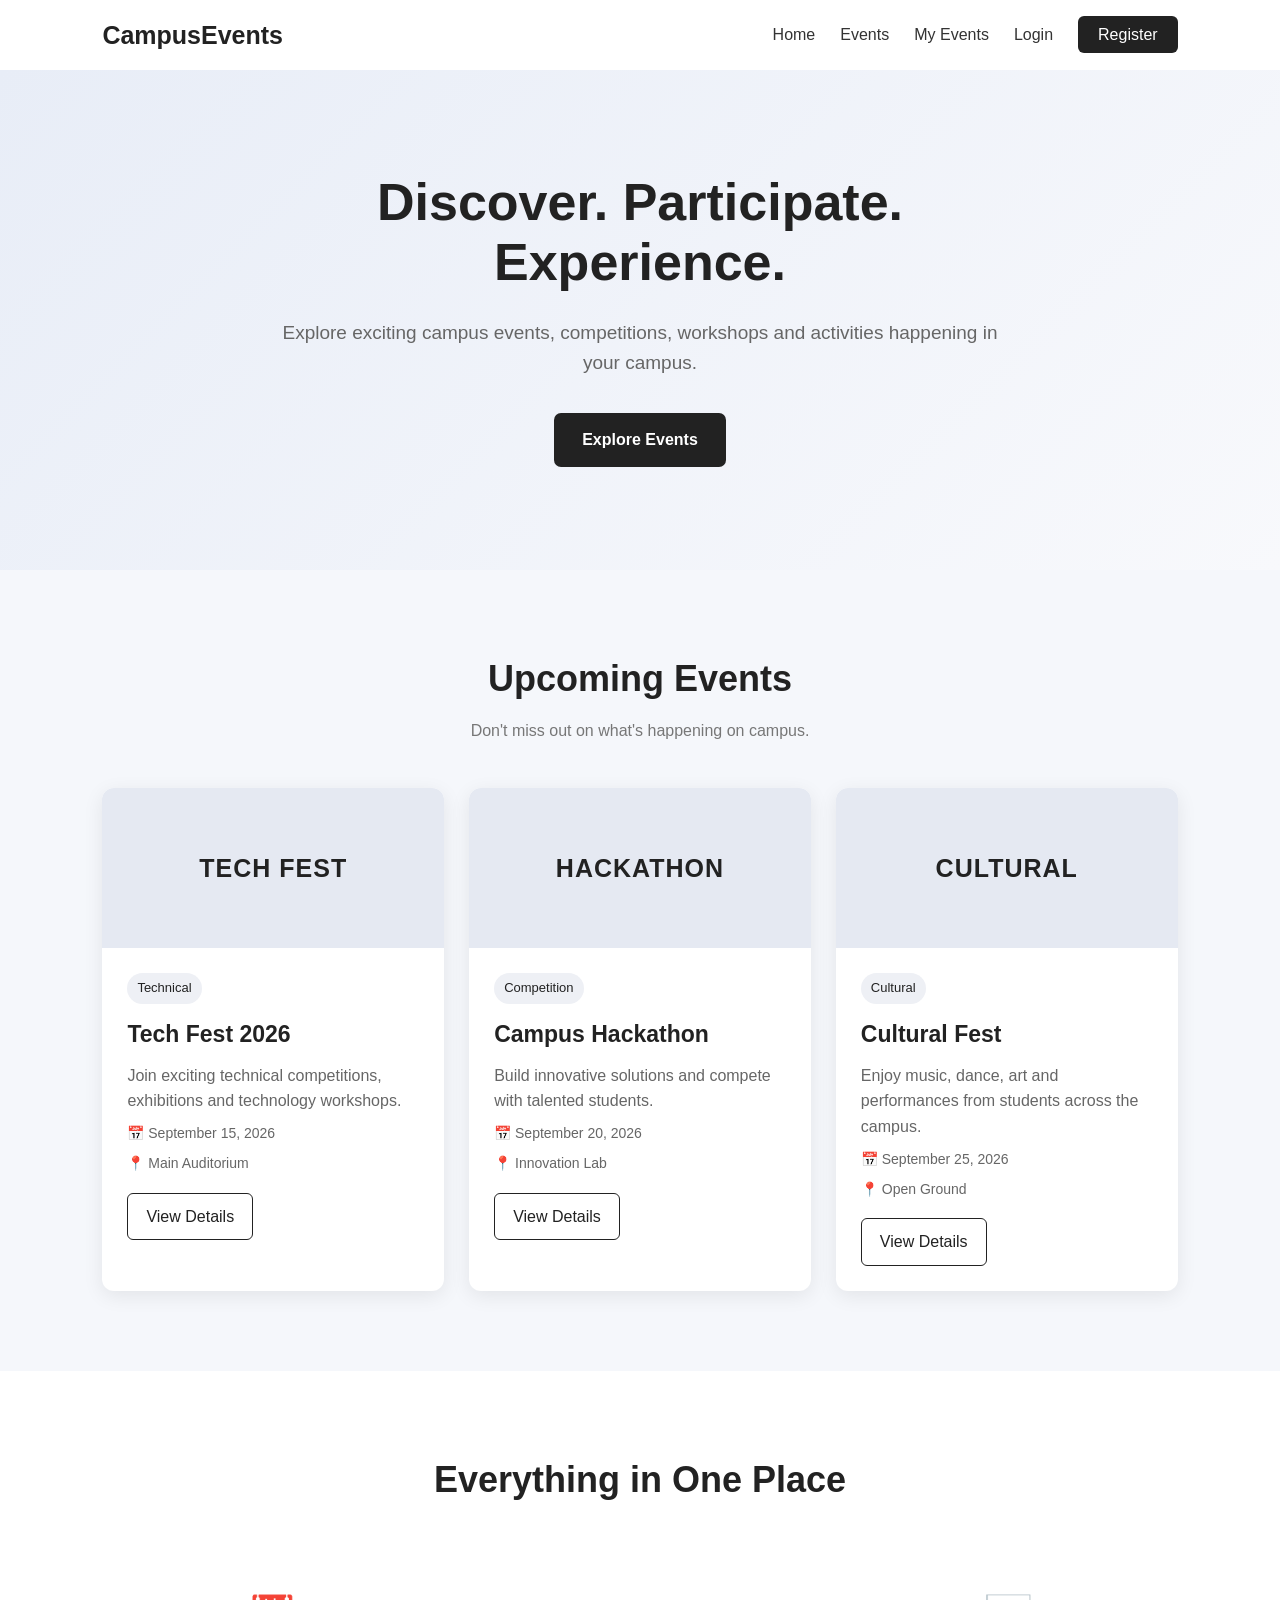
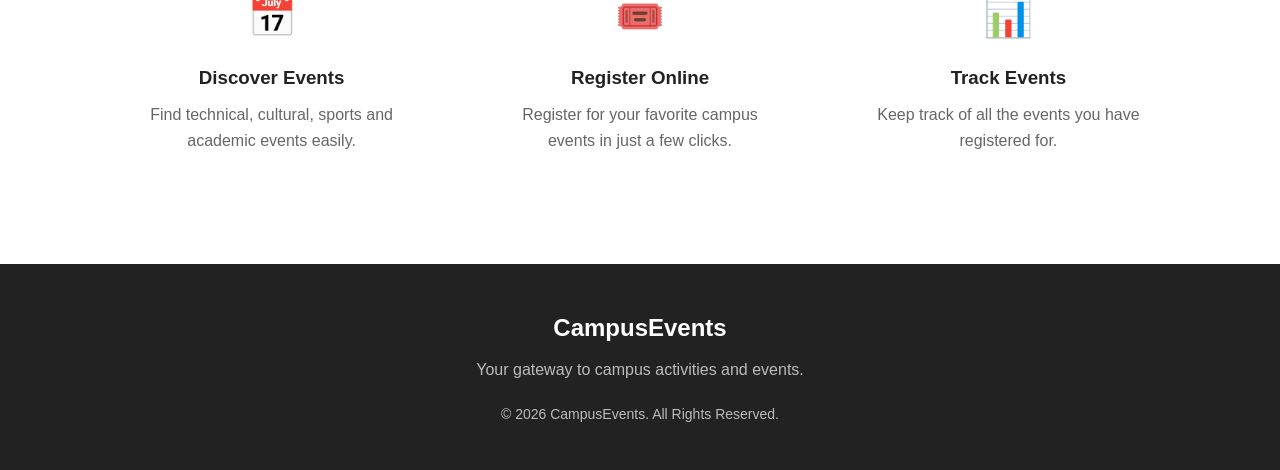
==== frontend/frontend/index.html @ 256a5a78 "Updated student portal description" ====
<!DOCTYPE html>
<html lang="en">
<head>
    <meta charset="UTF-8">
    <meta name="viewport" content="width=device-width, initial-scale=1.0">
    <title>Campus Events</title>

    <link rel="stylesheet" href="css/style.css">
</head>

<body>

    <!-- Navigation Bar -->
    <header>
        <nav class="navbar">
            <div class="logo">CampusEvents</div>

            <ul class="nav-links">
    <li><a href="index.html">Home</a></li>
    <li><a href="events.html">Events</a></li>
    <li><a href="my-events.html">My Events</a></li>
    <li><a href="login.html">Login</a></li>
    <li><a href="register.html" class="nav-button">Register</a></li>
</ul>
        </nav>
    </header>


    <!-- Hero Section -->
    <section class="hero">

        <div class="hero-content">

            <h1>Discover. Participate. Experience.</h1>

            <p>
                Explore exciting campus events, competitions,
                workshops and activities happening in your campus.
            </p>

            <a href="events.html" class="primary-button">
                Explore Events
            </a>

        </div>

    </section>


    <!-- Upcoming Events -->
    <section class="events-section">

        <h2>Upcoming Events</h2>

        <p class="section-description">
            Don't miss out on what's happening on campus.
        </p>

        <div class="event-container">

            <!-- Event 1 -->
            <div class="event-card">

                <div class="event-image">
                    TECH FEST
                </div>

                <div class="event-content">

                    <span class="event-category">
                        Technical
                    </span>

                    <h3>Tech Fest 2026</h3>

                    <p>
                        Join exciting technical competitions,
                        exhibitions and technology workshops.
                    </p>

                    <p class="event-info">
                        📅 September 15, 2026
                    </p>

                    <p class="event-info">
                        📍 Main Auditorium
                    </p>

                    <a href="event-details.html" class="secondary-button">
                        View Details
                    </a>

                </div>

            </div>


            <!-- Event 2 -->
            <div class="event-card">

                <div class="event-image">
                    HACKATHON
                </div>

                <div class="event-content">

                    <span class="event-category">
                        Competition
                    </span>

                    <h3>Campus Hackathon</h3>

                    <p>
                        Build innovative solutions and compete
                        with talented students.
                    </p>

                    <p class="event-info">
                        📅 September 20, 2026
                    </p>

                    <p class="event-info">
                        📍 Innovation Lab
                    </p>

                    <a href="event-details.html" class="secondary-button">
                        View Details
                    </a>

                </div>

            </div>


            <!-- Event 3 -->
            <div class="event-card">

                <div class="event-image">
                    CULTURAL
                </div>

                <div class="event-content">

                    <span class="event-category">
                        Cultural
                    </span>

                    <h3>Cultural Fest</h3>

                    <p>
                        Enjoy music, dance, art and performances
                        from students across the campus.
                    </p>

                    <p class="event-info">
                        📅 September 25, 2026
                    </p>

                    <p class="event-info">
                        📍 Open Ground
                    </p>

                    <a href="event-details.html" class="secondary-button">
                        View Details
                    </a>

                </div>

            </div>

        </div>

    </section>


    <!-- Why Choose Us -->
    <section class="features-section">

        <h2>Everything in One Place</h2>

        <div class="features-container">

            <div class="feature">
                <div class="feature-icon">📅</div>
                <h3>Discover Events</h3>
                <p>
                    Find technical, cultural, sports and
                    academic events easily.
                </p>
            </div>

            <div class="feature">
                <div class="feature-icon">🎟️</div>
                <h3>Register Online</h3>
                <p>
                    Register for your favorite campus events
                    in just a few clicks.
                </p>
            </div>

            <div class="feature">
                <div class="feature-icon">📊</div>
                <h3>Track Events</h3>
                <p>
                    Keep track of all the events you have
                    registered for.
                </p>
            </div>

        </div>

    </section>


    <!-- Footer -->
    <footer>

        <div class="footer-content">

            <h3>CampusEvents</h3>

            <p>
                Your gateway to campus activities and events.
            </p>

            <p class="copyright">
                © 2026 CampusEvents. All Rights Reserved.
            </p>

        </div>

    </footer>


    <script src="js/script.js"></script>

</body>
</html>
---- frontend/frontend/css/style.css ----
/* ==========================================
   CAMPUS EVENT MANAGEMENT SYSTEM
   COMPLETE FRONTEND STYLESHEET
========================================== */


/* ==========================================
   GENERAL
========================================== */

* {
    margin: 0;
    padding: 0;
    box-sizing: border-box;
}

body {
    font-family: Arial, Helvetica, sans-serif;
    background-color: #f5f7fb;
    color: #222;
    line-height: 1.6;
}

a {
    text-decoration: none;
}

button,
input,
select {
    font-family: inherit;
}


/* ==========================================
   NAVIGATION BAR
========================================== */

.navbar {
    min-height: 70px;
    background-color: #ffffff;

    display: flex;
    align-items: center;
    justify-content: space-between;

    padding: 0 8%;

    box-shadow: 0 2px 10px rgba(0, 0, 0, 0.08);
}

.logo {
    font-size: 25px;
    font-weight: bold;
    color: #222;
}

.nav-links {
    list-style: none;

    display: flex;
    align-items: center;

    gap: 25px;
}

.nav-links a {
    color: #333;
    font-weight: 500;
}

.nav-links a:hover {
    opacity: 0.65;
}

.nav-button {
    padding: 10px 20px;

    border-radius: 6px;

    background-color: #222;

    color: white !important;
}


/* ==========================================
   HOME — HERO
========================================== */

.hero {
    min-height: 500px;

    display: flex;
    align-items: center;
    justify-content: center;

    text-align: center;

    padding: 60px 20px;

    background: linear-gradient(
        135deg,
        #e8edf7,
        #f8f9fc
    );
}

.hero-content {
    max-width: 750px;
}

.hero h1 {
    font-size: 52px;

    line-height: 1.15;

    margin-bottom: 25px;
}

.hero p {
    font-size: 19px;

    color: #666;

    margin-bottom: 35px;
}


/* ==========================================
   BUTTONS
========================================== */

.primary-button {
    display: inline-block;

    padding: 14px 28px;

    background-color: #222;
    color: white;

    border-radius: 7px;

    font-weight: bold;

    border: none;

    cursor: pointer;
}

.primary-button:hover {
    opacity: 0.8;
}

.secondary-button {
    display: inline-block;

    margin-top: 18px;

    padding: 10px 18px;

    border: 1px solid #222;

    color: #222;

    border-radius: 6px;
}

.secondary-button:hover {
    background-color: #222;
    color: white;
}


/* ==========================================
   HOME — EVENTS
========================================== */

.events-section {
    padding: 80px 8%;

    text-align: center;
}

.events-section h2,
.features-section h2 {
    font-size: 36px;

    margin-bottom: 10px;
}

.section-description {
    color: #777;

    margin-bottom: 45px;
}

.event-container {
    display: grid;

    grid-template-columns: repeat(3, 1fr);

    gap: 25px;

    text-align: left;
}

.event-card {
    background-color: white;

    border-radius: 12px;

    overflow: hidden;

    box-shadow:
        0 5px 20px rgba(0, 0, 0, 0.08);

    transition: transform 0.2s ease;
}

.event-card:hover {
    transform: translateY(-5px);
}

.event-image {
    height: 160px;

    display: flex;
    align-items: center;
    justify-content: center;

    background-color: #e5e9f2;

    font-size: 25px;

    font-weight: bold;

    letter-spacing: 1px;
}

.event-content {
    padding: 25px;
}

.event-category {
    display: inline-block;

    font-size: 13px;

    padding: 5px 10px;

    background-color: #eef0f5;

    border-radius: 20px;

    margin-bottom: 12px;
}

.event-content h3 {
    font-size: 23px;

    margin-bottom: 10px;
}

.event-content p {
    color: #666;
}

.event-info {
    font-size: 14px;

    margin-top: 8px;
}


/* ==========================================
   HOME — FEATURES
========================================== */

.features-section {
    background-color: white;

    padding: 80px 8%;

    text-align: center;
}

.features-container {
    display: grid;

    grid-template-columns: repeat(3, 1fr);

    gap: 30px;

    margin-top: 45px;
}

.feature {
    padding: 30px;
}

.feature-icon {
    font-size: 40px;

    margin-bottom: 15px;
}

.feature h3 {
    margin-bottom: 10px;
}

.feature p {
    color: #666;
}


/* ==========================================
   EVENTS PAGE HEADER
========================================== */

.events-header {
    text-align: center;

    padding: 70px 20px 40px;

    background-color: #f5f7fb;
}

.events-header h1 {
    font-size: 45px;

    margin-bottom: 10px;
}

.events-header p {
    color: #777;

    font-size: 18px;
}


/* ==========================================
   EVENT SEARCH + FILTER
========================================== */

.event-controls {
    max-width: 1100px;

    margin: 0 auto;

    padding: 20px;

    display: flex;

    justify-content: space-between;

    gap: 20px;
}

.search-box {
    flex: 1;
}

.search-box input {
    width: 100%;

    padding: 14px;

    border: 1px solid #d5d8df;

    border-radius: 7px;

    font-size: 15px;

    outline: none;
}

.search-box input:focus {
    border-color: #222;
}

.filter-box select {
    width: 200px;

    padding: 14px;

    border: 1px solid #d5d8df;

    border-radius: 7px;

    font-size: 15px;

    background-color: white;

    cursor: pointer;
}


/* ==========================================
   ALL EVENTS
========================================== */

.all-events-section {
    padding: 30px 8% 80px;
}

.all-events-container {
    max-width: 1100px;

    margin: auto;

    display: grid;

    grid-template-columns: repeat(2, 1fr);

    gap: 25px;
}

.full-event-card {
    background-color: white;

    border-radius: 12px;

    overflow: hidden;

    box-shadow:
        0 5px 20px rgba(0, 0, 0, 0.08);

    transition: transform 0.2s ease;
}

.full-event-card:hover {
    transform: translateY(-5px);
}

.full-event-image {
    height: 170px;

    display: flex;
    align-items: center;
    justify-content: center;

    background-color: #e5e9f2;

    font-size: 25px;

    font-weight: bold;

    letter-spacing: 1px;
}

.full-event-content {
    padding: 25px;
}

.full-event-content h2 {
    margin: 10px 0;

    font-size: 24px;
}

.full-event-content > p {
    color: #666;

    margin-bottom: 18px;
}

.event-details {
    display: flex;

    flex-direction: column;

    gap: 7px;

    font-size: 14px;

    color: #555;
}

.no-results {
    display: none;

    text-align: center;

    padding: 40px;

    color: #777;

    font-size: 18px;
}


/* ==========================================
   LOGIN / REGISTER
========================================== */

.auth-section {
    min-height: calc(100vh - 70px);

    display: flex;

    justify-content: center;

    align-items: center;

    padding: 60px 20px;

    background-color: #f5f7fb;
}

.auth-container {
    width: 100%;

    max-width: 450px;

    background-color: white;

    padding: 40px;

    border-radius: 12px;

    box-shadow:
        0 5px 25px rgba(0, 0, 0, 0.08);
}

.auth-header {
    text-align: center;

    margin-bottom: 30px;
}

.auth-header h1 {
    font-size: 32px;

    margin-bottom: 8px;
}

.auth-header p {
    color: #777;
}

.form-group {
    margin-bottom: 20px;
}

.form-group label {
    display: block;

    margin-bottom: 8px;

    font-weight: 600;
}

.form-group input,
.form-group select {
    width: 100%;

    padding: 13px;

    border: 1px solid #d5d8df;

    border-radius: 6px;

    font-size: 15px;

    outline: none;

    background-color: white;
}

.form-group input:focus,
.form-group select:focus {
    border-color: #222;
}

.form-options {
    display: flex;

    justify-content: space-between;

    align-items: center;

    margin-bottom: 25px;

    font-size: 14px;
}

.form-options a {
    color: #333;
}

.remember-me {
    display: flex;

    align-items: center;

    gap: 6px;
}

.auth-button {
    width: 100%;

    padding: 14px;

    border: none;

    border-radius: 6px;

    background-color: #222;

    color: white;

    font-size: 16px;

    font-weight: bold;

    cursor: pointer;
}

.auth-button:hover {
    opacity: 0.8;
}

.auth-footer {
    text-align: center;

    margin-top: 25px;

    color: #666;
}

.auth-footer a {
    color: #222;

    font-weight: bold;
}


/* ==========================================
   EVENT DETAILS PAGE
========================================== */

.event-details-page {
    padding: 60px 20px 80px;

    background-color: #f5f7fb;
}

.event-details-container {
    max-width: 1000px;

    margin: auto;

    background-color: white;

    border-radius: 14px;

    overflow: hidden;

    box-shadow:
        0 5px 25px rgba(0, 0, 0, 0.08);
}

.event-details-image {
    height: 280px;

    display: flex;

    align-items: center;

    justify-content: center;

    background-color: #e5e9f2;

    font-size: 40px;

    font-weight: bold;

    letter-spacing: 2px;
}

.event-details-content {
    padding: 45px;
}

.event-details-content h1 {
    font-size: 40px;

    margin: 12px 0 20px;
}

.event-description {
    color: #666;

    font-size: 17px;

    max-width: 800px;

    margin-bottom: 35px;
}

.event-info-grid {
    display: grid;

    grid-template-columns: repeat(2, 1fr);

    gap: 15px;

    margin-bottom: 40px;
}

.event-info-box {
    display: flex;

    align-items: center;

    gap: 15px;

    padding: 20px;

    background-color: #f5f7fb;

    border-radius: 8px;
}

.info-icon {
    font-size: 28px;
}

.event-info-box strong {
    display: block;

    margin-bottom: 4px;
}

.event-info-box p {
    color: #666;
}

.event-rules {
    margin-bottom: 35px;
}

.event-rules h2,
.event-organizer h2 {
    margin-bottom: 15px;
}

.event-rules ul {
    padding-left: 25px;

    color: #666;
}

.event-rules li {
    margin-bottom: 8px;
}

.event-organizer {
    padding: 25px;

    background-color: #f5f7fb;

    border-radius: 8px;

    margin-bottom: 35px;
}

.event-organizer p {
    color: #666;
}

.event-register {
    text-align: center;
}


/* ==========================================
   MY EVENTS PAGE
========================================== */

.student-profile {
    padding: 30px 8% 10px;
}

.profile-card {
    max-width: 1100px;

    margin: auto;

    padding: 25px;

    background-color: white;

    border-radius: 10px;

    display: flex;

    align-items: center;

    gap: 20px;

    box-shadow:
        0 4px 15px rgba(0, 0, 0, 0.06);
}

.profile-icon {
    width: 55px;

    height: 55px;

    display: flex;

    align-items: center;

    justify-content: center;

    background-color: #eef0f5;

    border-radius: 50%;

    font-size: 25px;
}

.profile-card h2 {
    margin-bottom: 4px;
}

.profile-card p {
    color: #777;
}

.my-events-section {
    padding: 30px 8% 80px;
}

.my-events-container {
    max-width: 1100px;

    margin: auto;

    display: grid;

    grid-template-columns: repeat(2, 1fr);

    gap: 25px;
}

.registered-event-card {
    background-color: white;

    padding: 30px;

    border-radius: 12px;

    box-shadow:
        0 5px 20px rgba(0, 0, 0, 0.08);
}

.registered-event-header {
    display: flex;

    justify-content: space-between;

    align-items: center;

    margin-bottom: 15px;
}

.registration-status {
    padding: 6px 12px;

    background-color: #eef0f5;

    border-radius: 20px;

    font-size: 13px;

    font-weight: bold;
}

.registered-event-card h2 {
    font-size: 23px;

    margin-bottom: 10px;
}

.registered-event-card > p {
    color: #666;

    margin-bottom: 20px;
}

.registered-event-info {
    display: flex;

    flex-direction: column;

    gap: 8px;

    color: #555;

    font-size: 14px;

    margin-bottom: 20px;
}


/* ==========================================
   FOOTER
========================================== */

footer {
    background-color: #222;

    color: white;

    text-align: center;

    padding: 45px 20px;
}

.footer-content h3 {
    font-size: 24px;

    margin-bottom: 10px;
}

.footer-content p {
    color: #bbb;
}

.copyright {
    margin-top: 20px;

    font-size: 14px;
}


/* ==========================================
   RESPONSIVE DESIGN
========================================== */

@media (max-width: 900px) {

    .event-container {
        grid-template-columns: 1fr;
    }

    .features-container {
        grid-template-columns: 1fr;
    }

    .hero h1 {
        font-size: 40px;
    }

    .navbar {
        padding: 0 5%;
    }

    .nav-links {
        gap: 12px;
    }

}


@media (max-width: 800px) {

    .all-events-container {
        grid-template-columns: 1fr;
    }

    .event-controls {
        flex-direction: column;
    }

    .filter-box select {
        width: 100%;
    }

    .my-events-container {
        grid-template-columns: 1fr;
    }

}


@media (max-width: 700px) {

    .event-details-content {
        padding: 25px;
    }

    .event-details-content h1 {
        font-size: 30px;
    }

    .event-info-grid {
        grid-template-columns: 1fr;
    }

    .event-details-image {
        height: 220px;

        font-size: 28px;
    }

}


@media (max-width: 600px) {

    .navbar {
        height: auto;

        padding: 20px;

        flex-direction: column;

        gap: 15px;
    }

    .nav-links {
        flex-wrap: wrap;

        justify-content: center;
    }

    .hero {
        min-height: 450px;
    }

    .hero h1 {
        font-size: 34px;
    }

    .events-header h1 {
        font-size: 35px;
    }

    .profile-card {
        flex-direction: column;

        text-align: center;
    }

    .registered-event-header {
        align-items: flex-start;

        gap: 10px;

        flex-direction: column;
    }

}
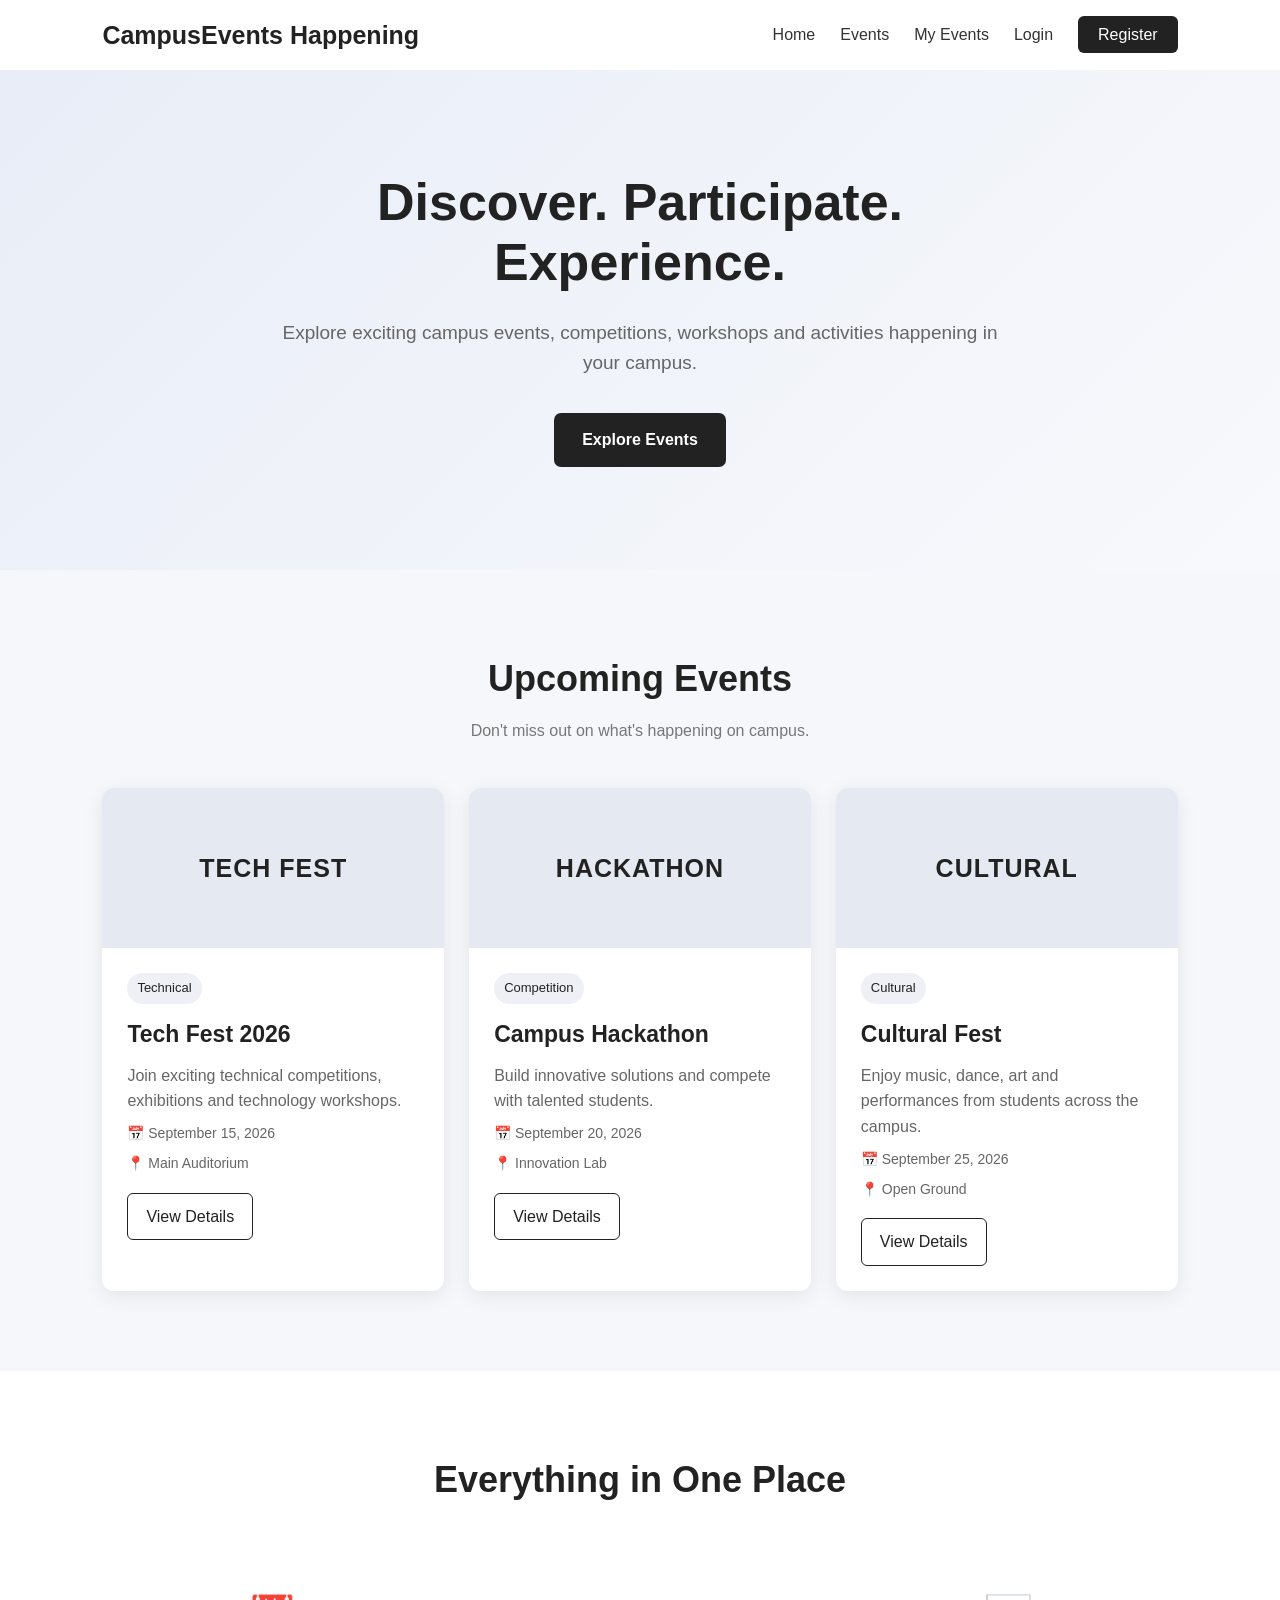
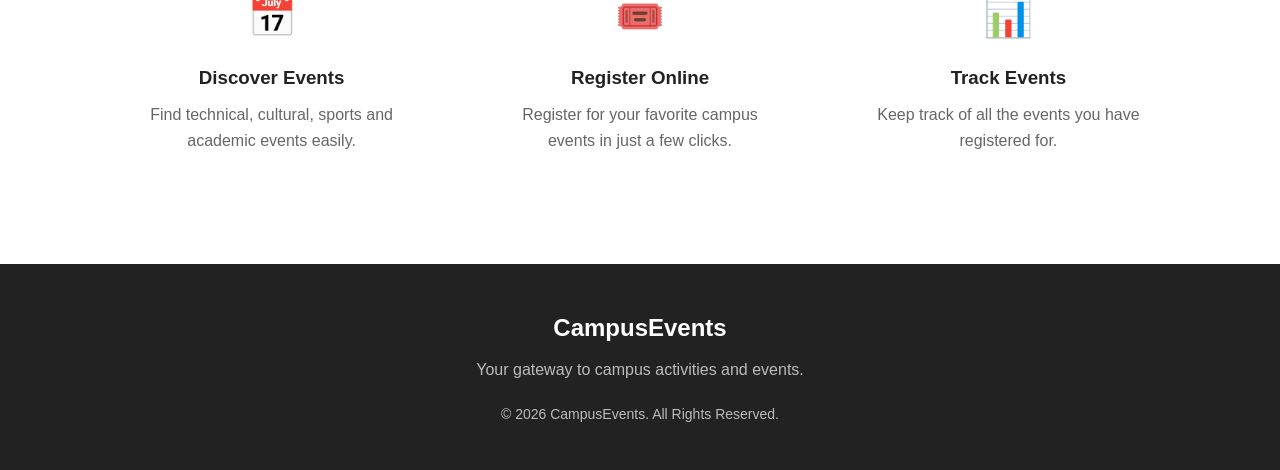
==== commit 0c86e06f: "updated the title" ====
--- a/frontend/frontend/index.html
+++ b/frontend/frontend/index.html
@@ -13,7 +13,7 @@
     <!-- Navigation Bar -->
     <header>
         <nav class="navbar">
-            <div class="logo">CampusEvents</div>
+            <div class="logo">CampusEvents Happening</div>
 
             <ul class="nav-links">
     <li><a href="index.html">Home</a></li>
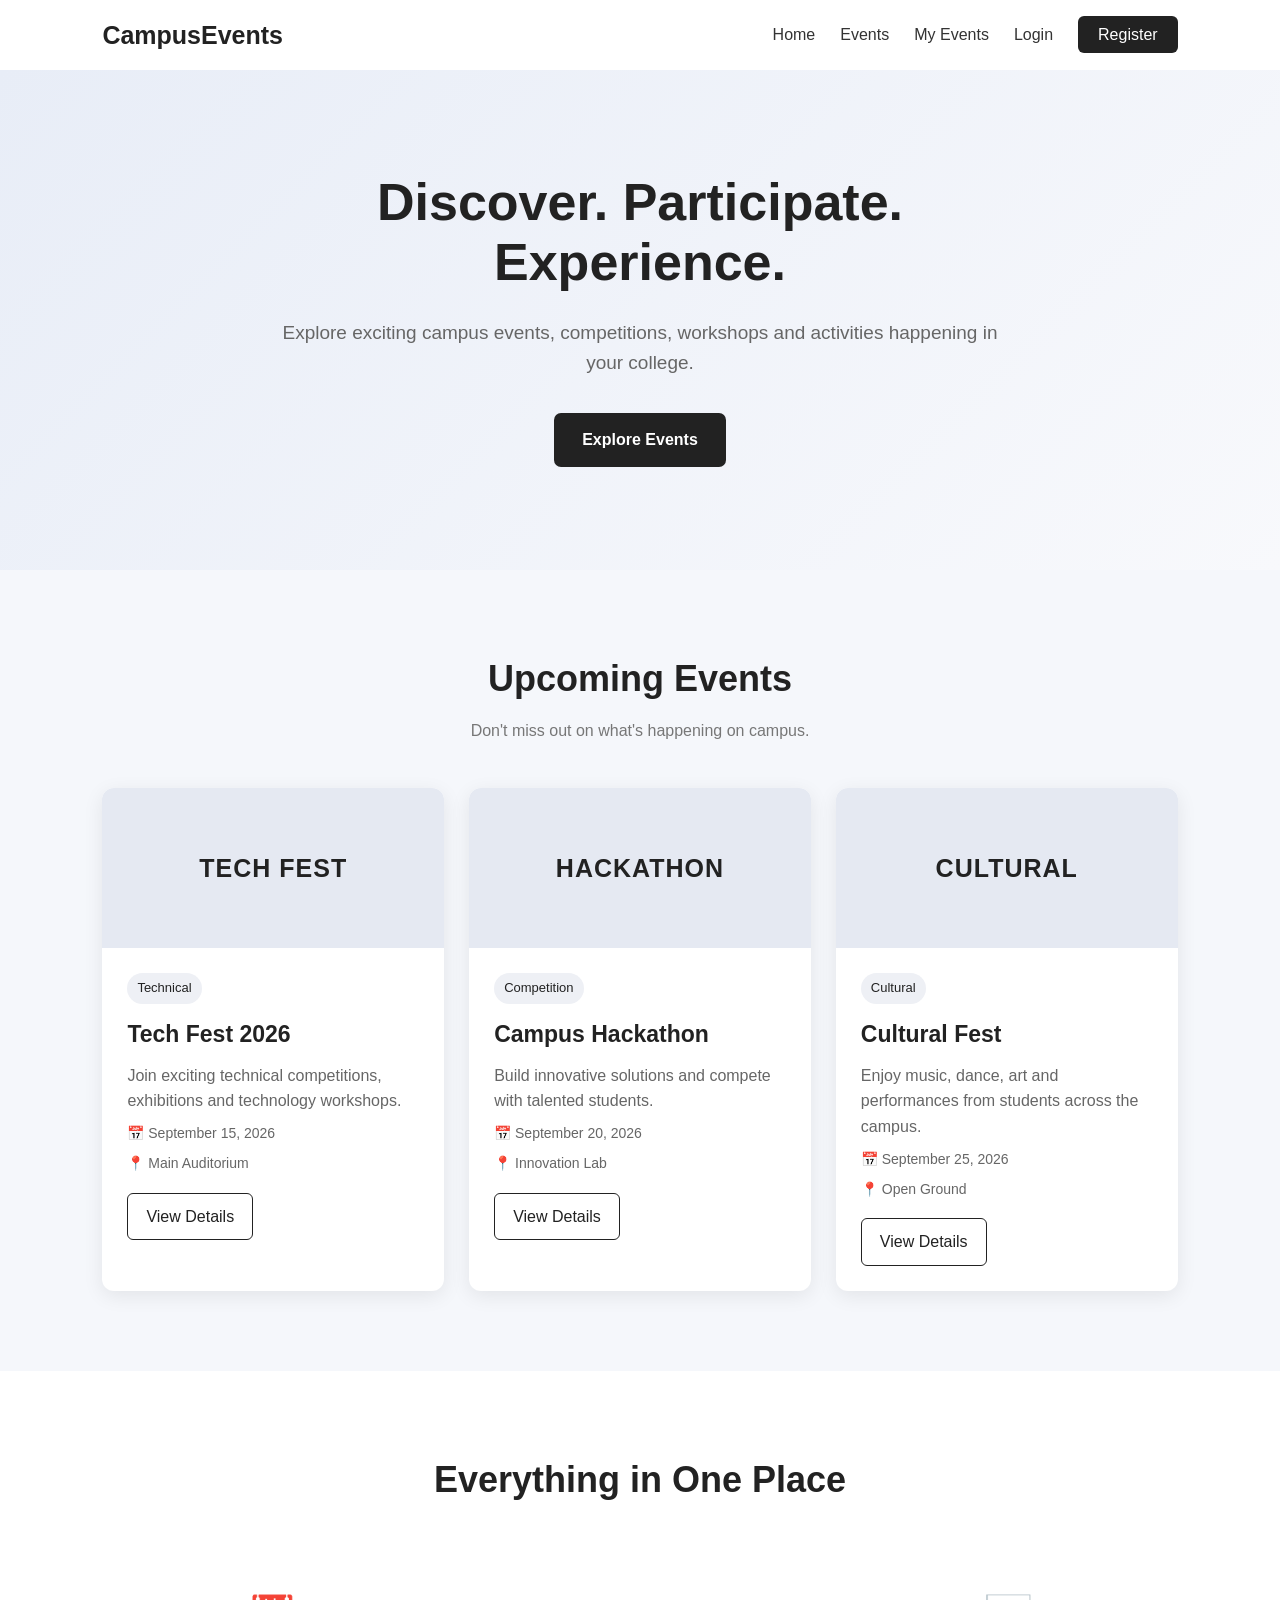
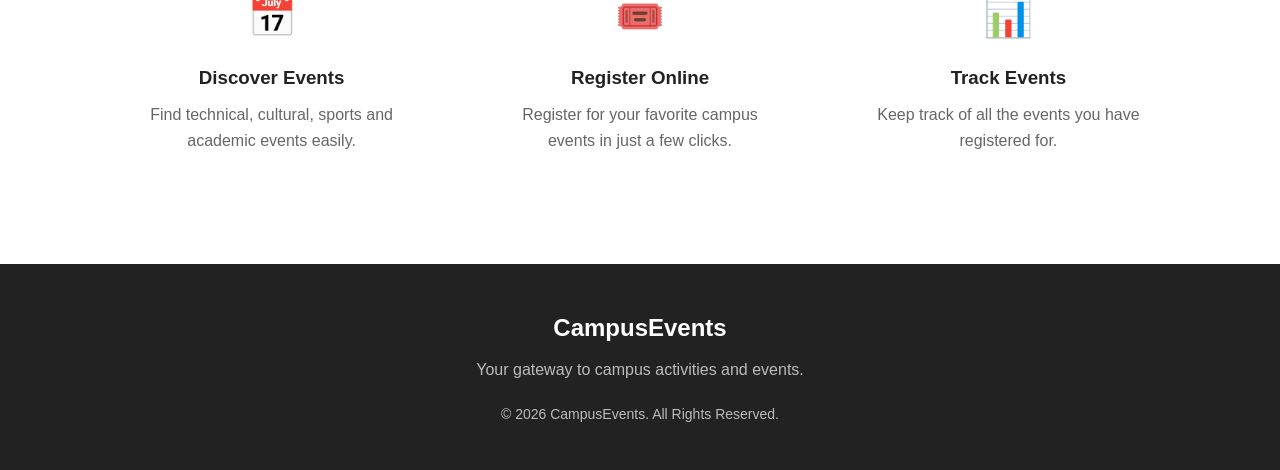
==== commit c3971b9c: "Update index.html" ====
--- a/frontend/frontend/index.html
+++ b/frontend/frontend/index.html
@@ -13,7 +13,7 @@
     <!-- Navigation Bar -->
     <header>
         <nav class="navbar">
-            <div class="logo">CampusEvents Happening</div>
+            <div class="logo">CampusEvents</div>
 
             <ul class="nav-links">
     <li><a href="index.html">Home</a></li>
@@ -35,7 +35,7 @@
 
             <p>
                 Explore exciting campus events, competitions,
-                workshops and activities happening in your campus.
+                workshops and activities happening in your college.
             </p>
 
             <a href="events.html" class="primary-button">
@@ -235,4 +235,4 @@
     <script src="js/script.js"></script>
 
 </body>
-</html>+</html>
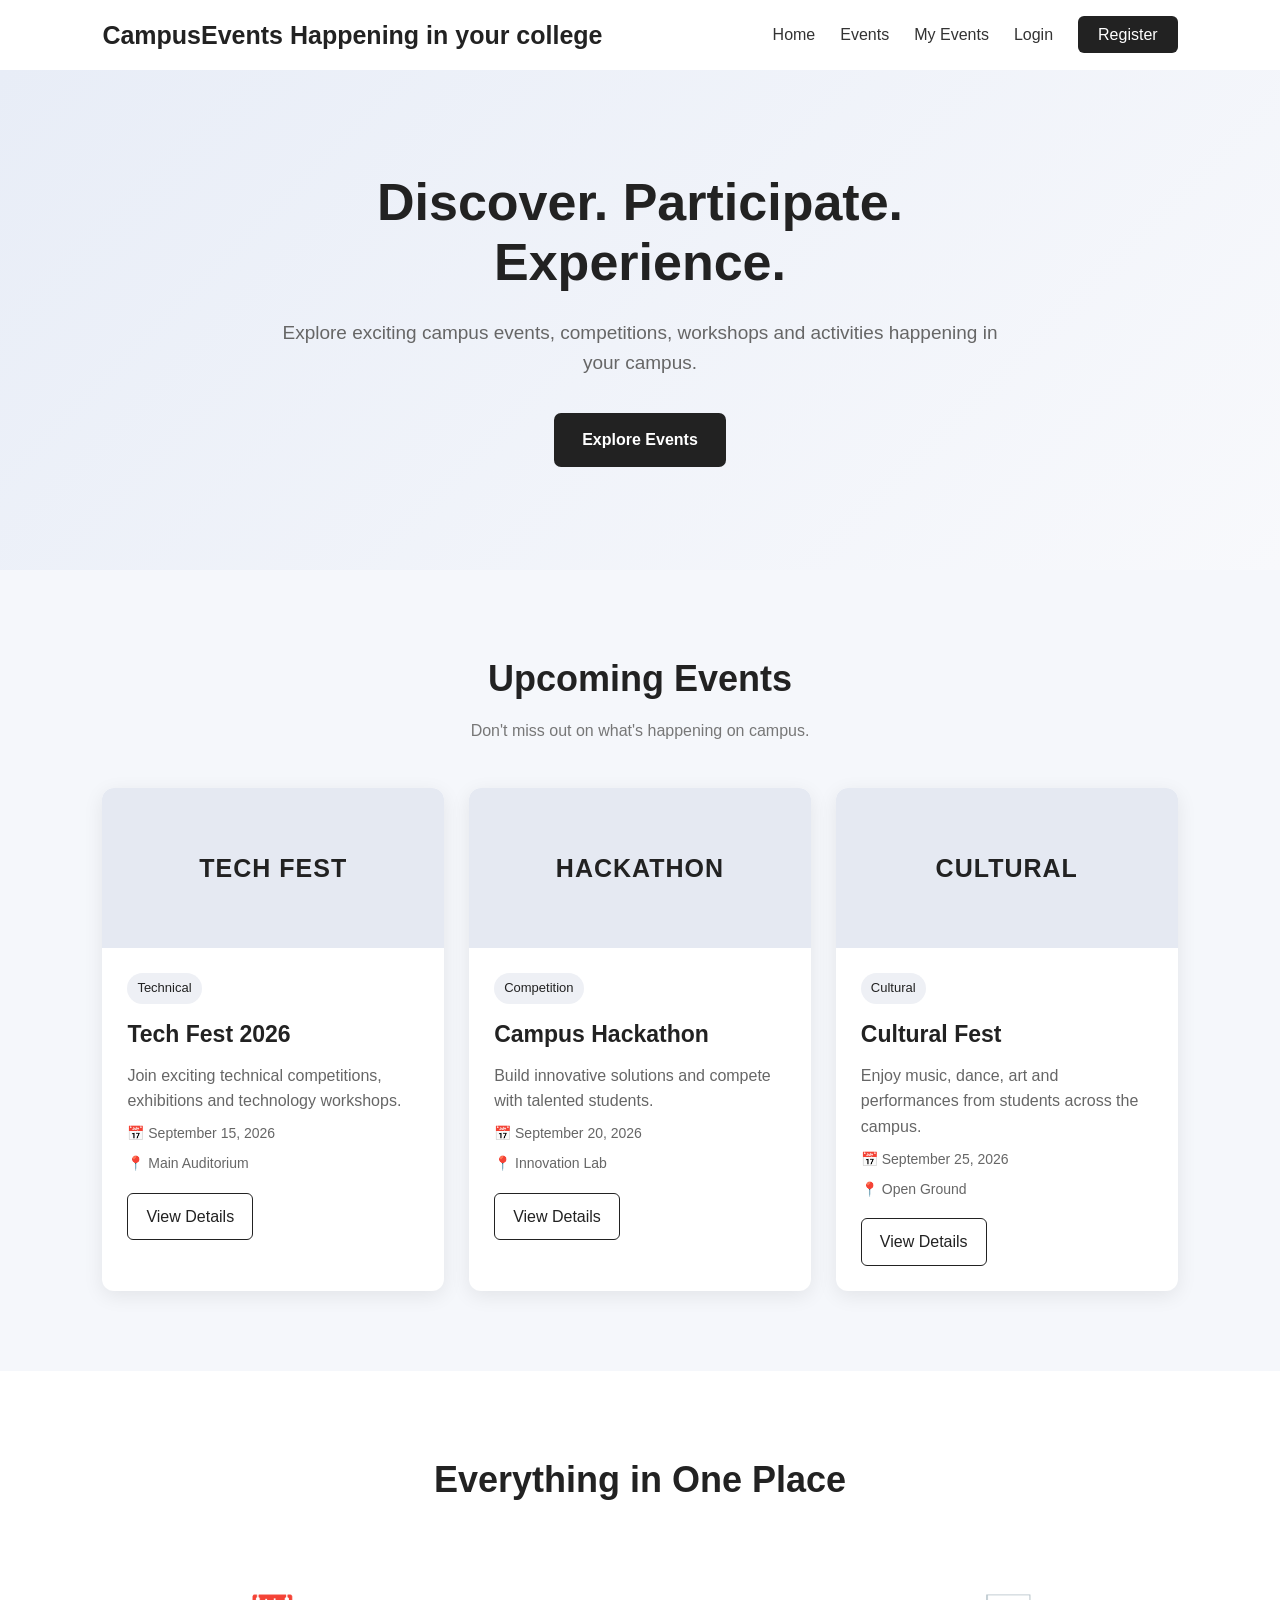
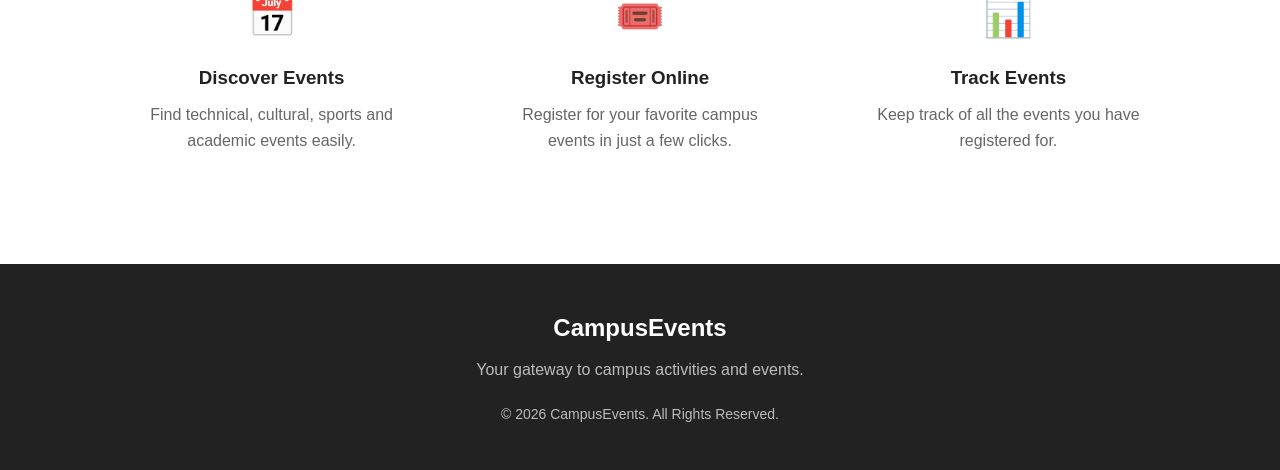
==== commit e6d8913e: "changed from member 2" ====
--- a/frontend/frontend/index.html
+++ b/frontend/frontend/index.html
@@ -13,7 +13,7 @@
     <!-- Navigation Bar -->
     <header>
         <nav class="navbar">
-            <div class="logo">CampusEvents</div>
+            <div class="logo">CampusEvents Happening in your college</div>
 
             <ul class="nav-links">
     <li><a href="index.html">Home</a></li>
@@ -35,7 +35,7 @@
 
             <p>
                 Explore exciting campus events, competitions,
-                workshops and activities happening in your college.
+                workshops and activities happening in your campus.
             </p>
 
             <a href="events.html" class="primary-button">
@@ -235,4 +235,4 @@
     <script src="js/script.js"></script>
 
 </body>
-</html>
+</html>
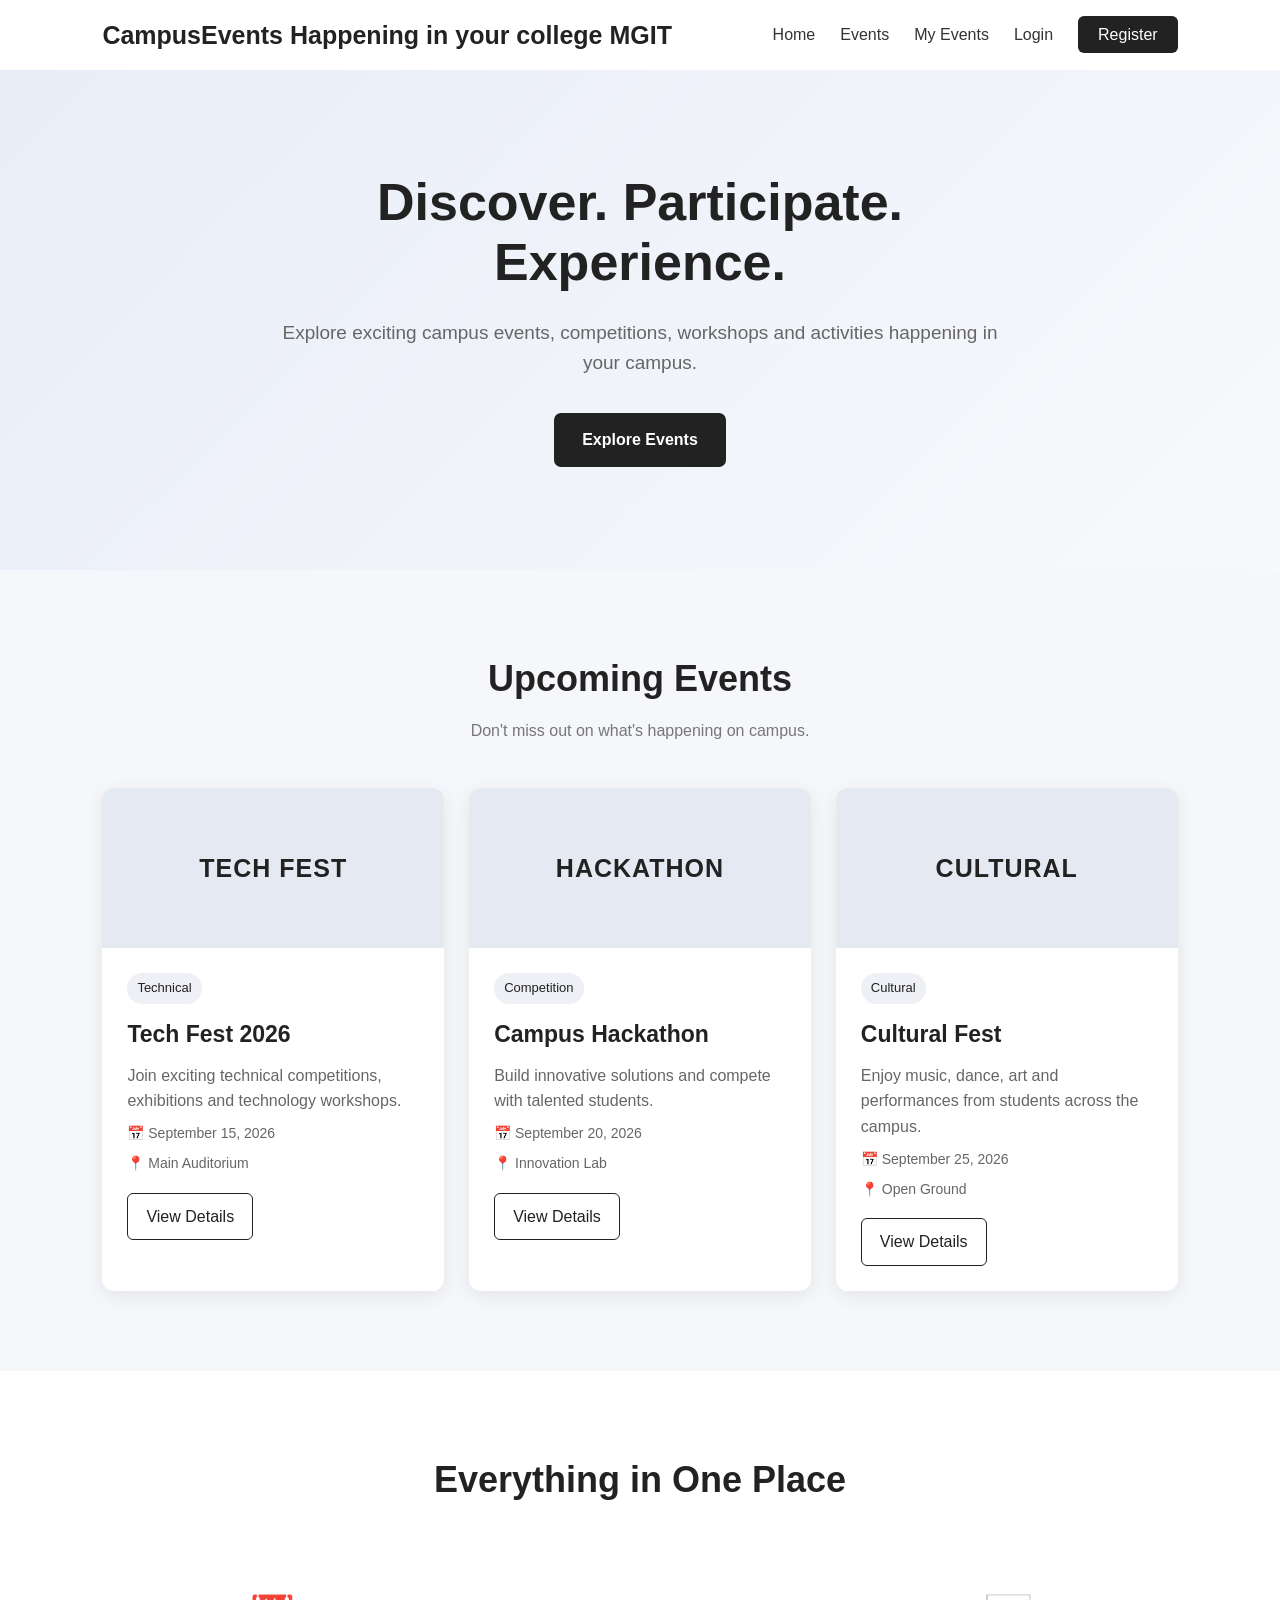
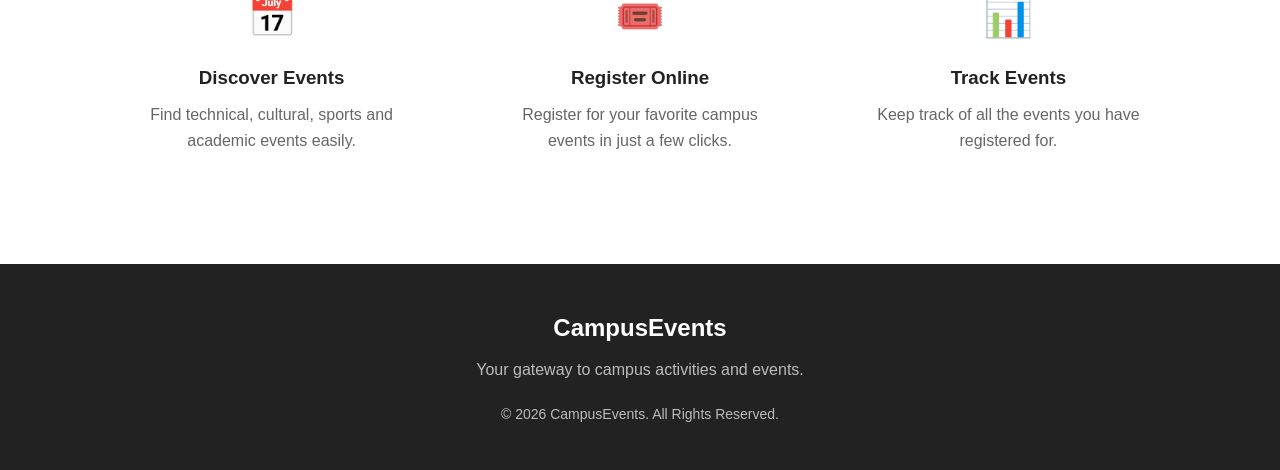
==== commit 749198cf: "changed from member2" ====
--- a/frontend/frontend/index.html
+++ b/frontend/frontend/index.html
@@ -13,7 +13,7 @@
     <!-- Navigation Bar -->
     <header>
         <nav class="navbar">
-            <div class="logo">CampusEvents Happening in your college</div>
+            <div class="logo">CampusEvents Happening in your college MGIT</div>
 
             <ul class="nav-links">
     <li><a href="index.html">Home</a></li>
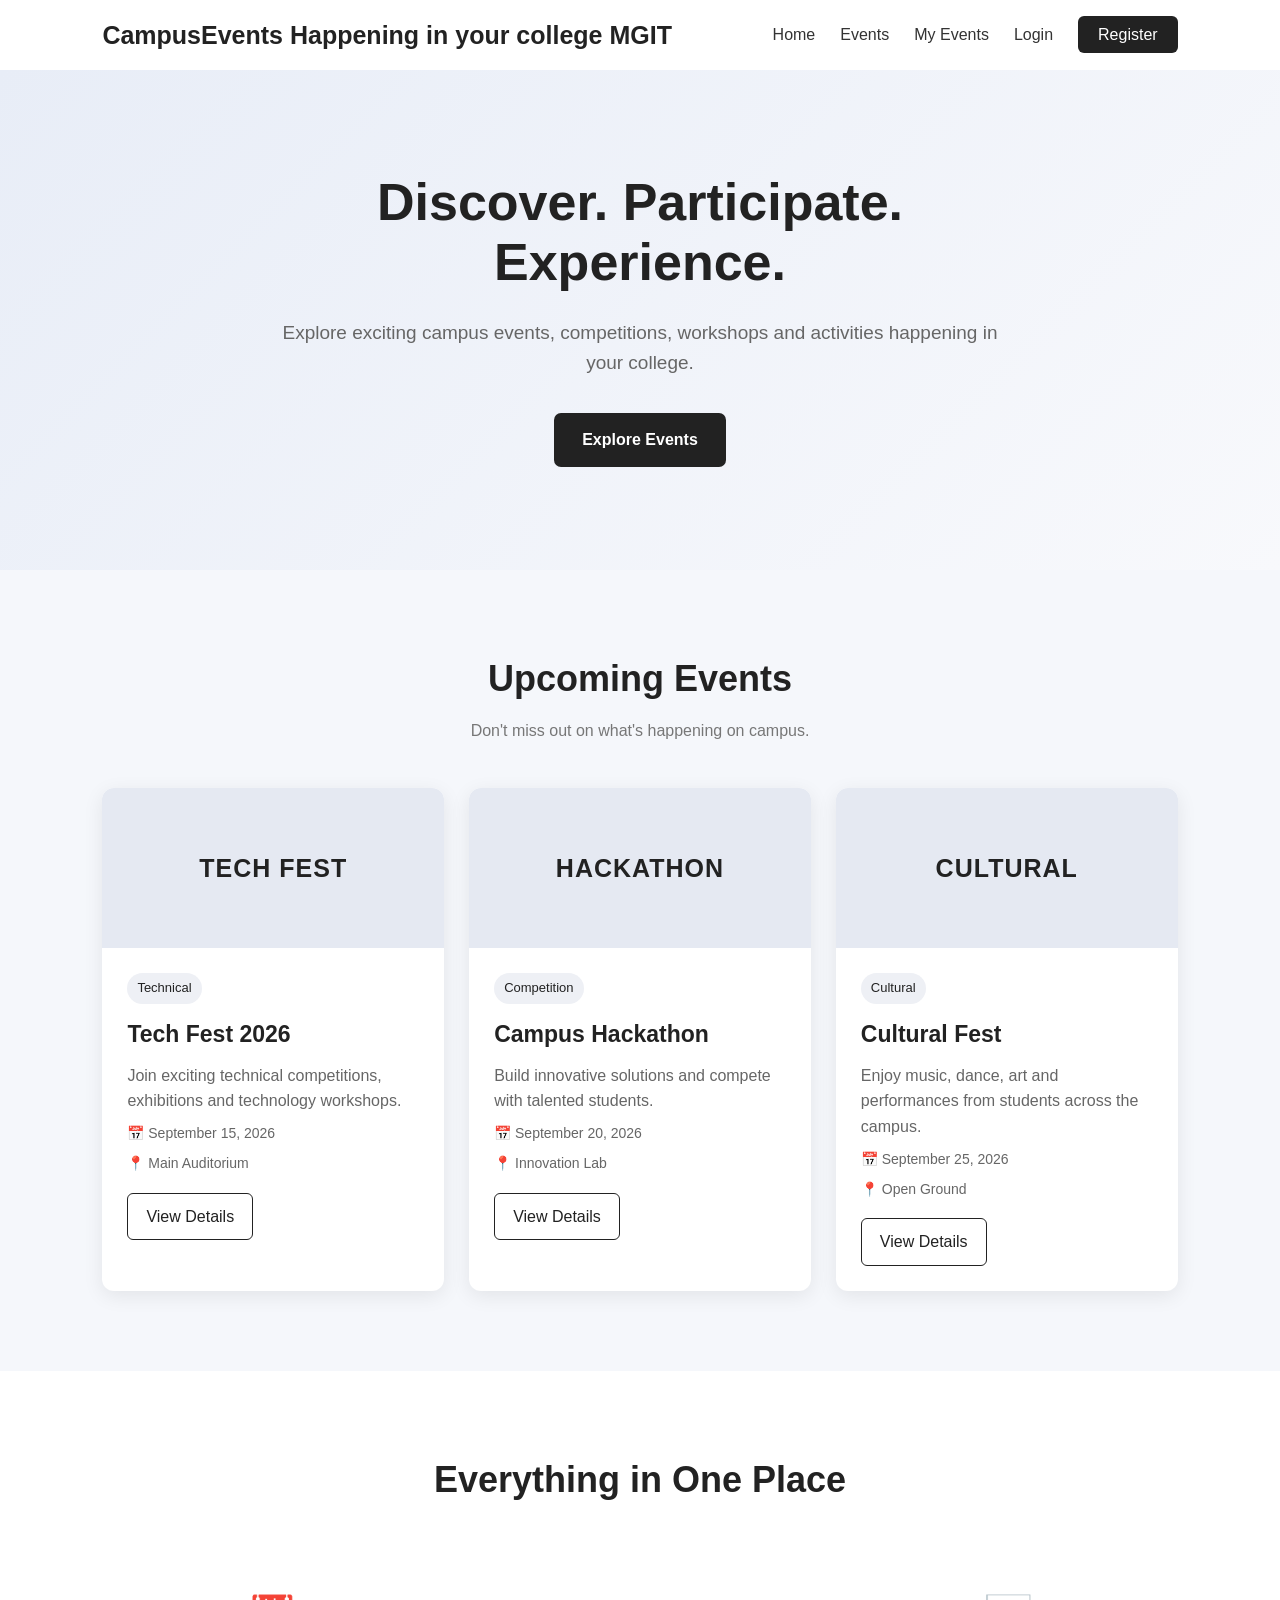
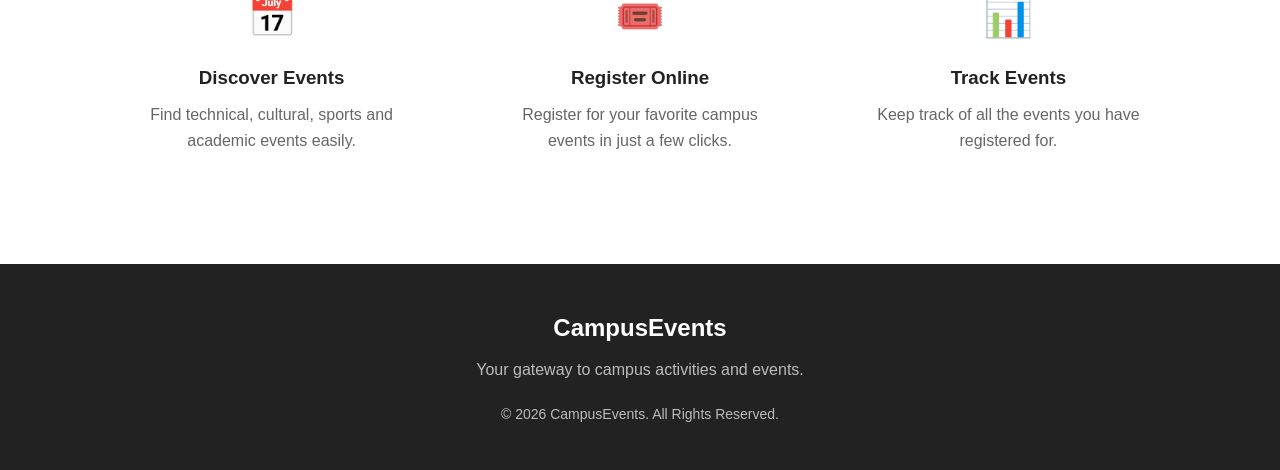
==== commit d8960010: "Merge 749198cf09715cd34e7c1e5fde1cca664564026c into c3971b9c1e9eb00828da74bef407b4a5ca033873" ====
--- a/frontend/frontend/index.html
+++ b/frontend/frontend/index.html
@@ -35,7 +35,7 @@
 
             <p>
                 Explore exciting campus events, competitions,
-                workshops and activities happening in your campus.
+                workshops and activities happening in your college.
             </p>
 
             <a href="events.html" class="primary-button">
@@ -235,4 +235,4 @@
     <script src="js/script.js"></script>
 
 </body>
-</html>+</html>
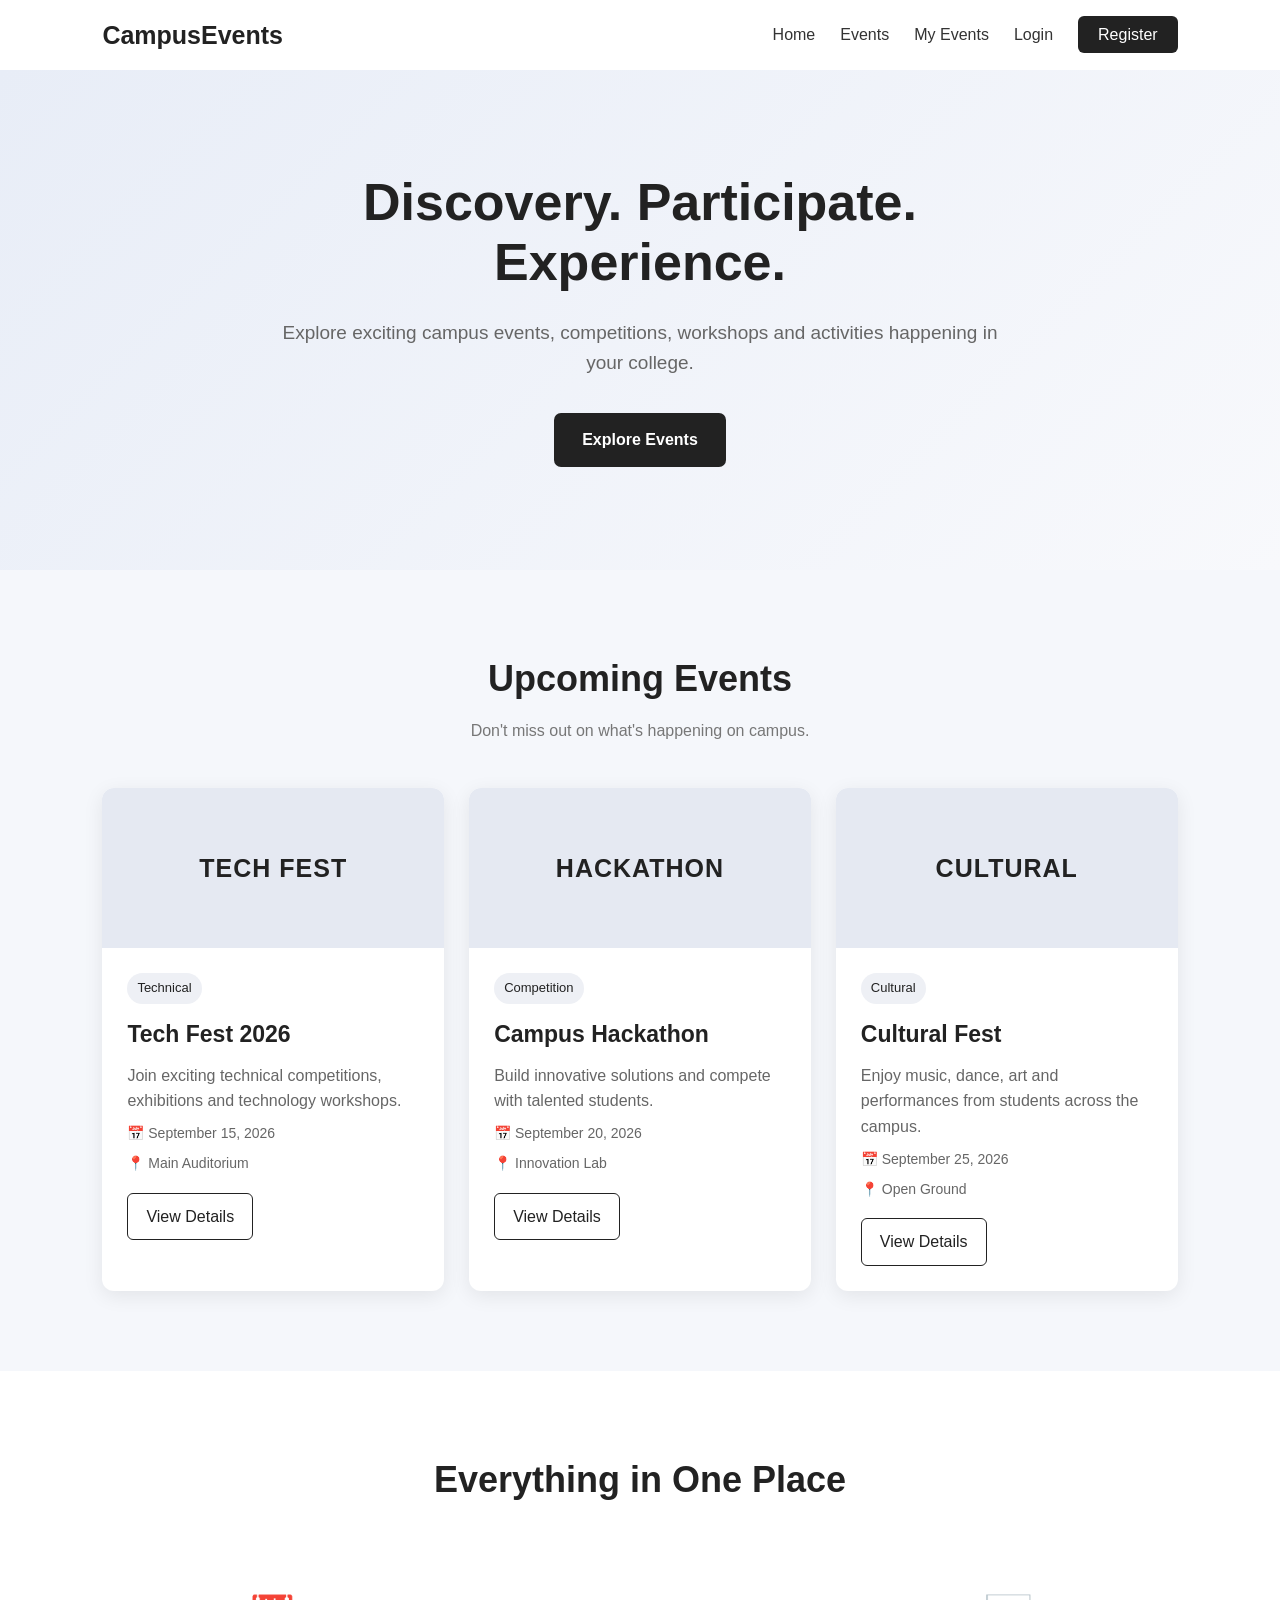
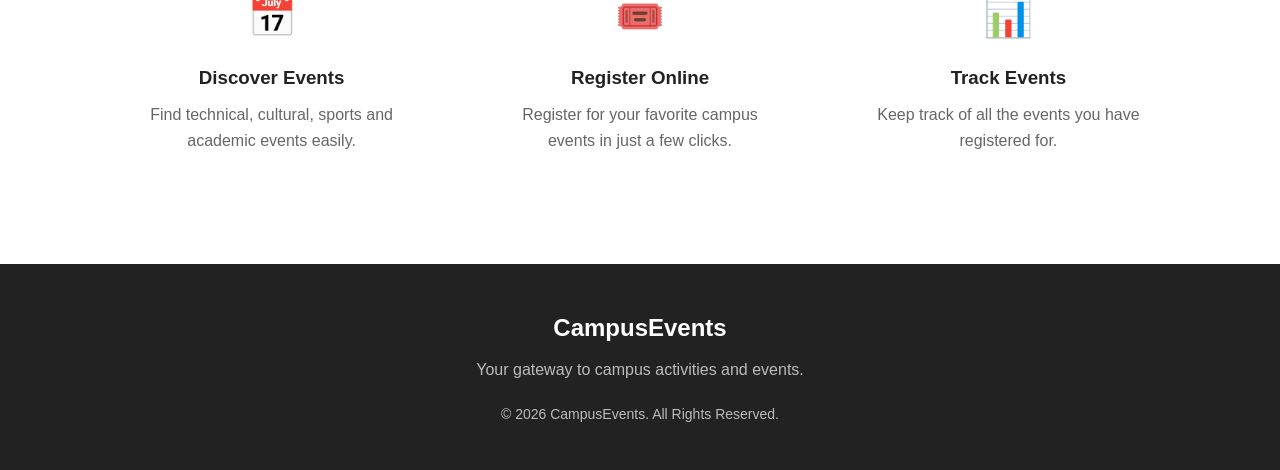
==== commit f1b55ded: "discovery" ====
--- a/frontend/frontend/index.html
+++ b/frontend/frontend/index.html
@@ -13,7 +13,7 @@
     <!-- Navigation Bar -->
     <header>
         <nav class="navbar">
-            <div class="logo">CampusEvents Happening in your college MGIT</div>
+            <div class="logo">CampusEvents</div>
 
             <ul class="nav-links">
     <li><a href="index.html">Home</a></li>
@@ -31,7 +31,7 @@
 
         <div class="hero-content">
 
-            <h1>Discover. Participate. Experience.</h1>
+            <h1>Discovery. Participate. Experience.</h1>
 
             <p>
                 Explore exciting campus events, competitions,
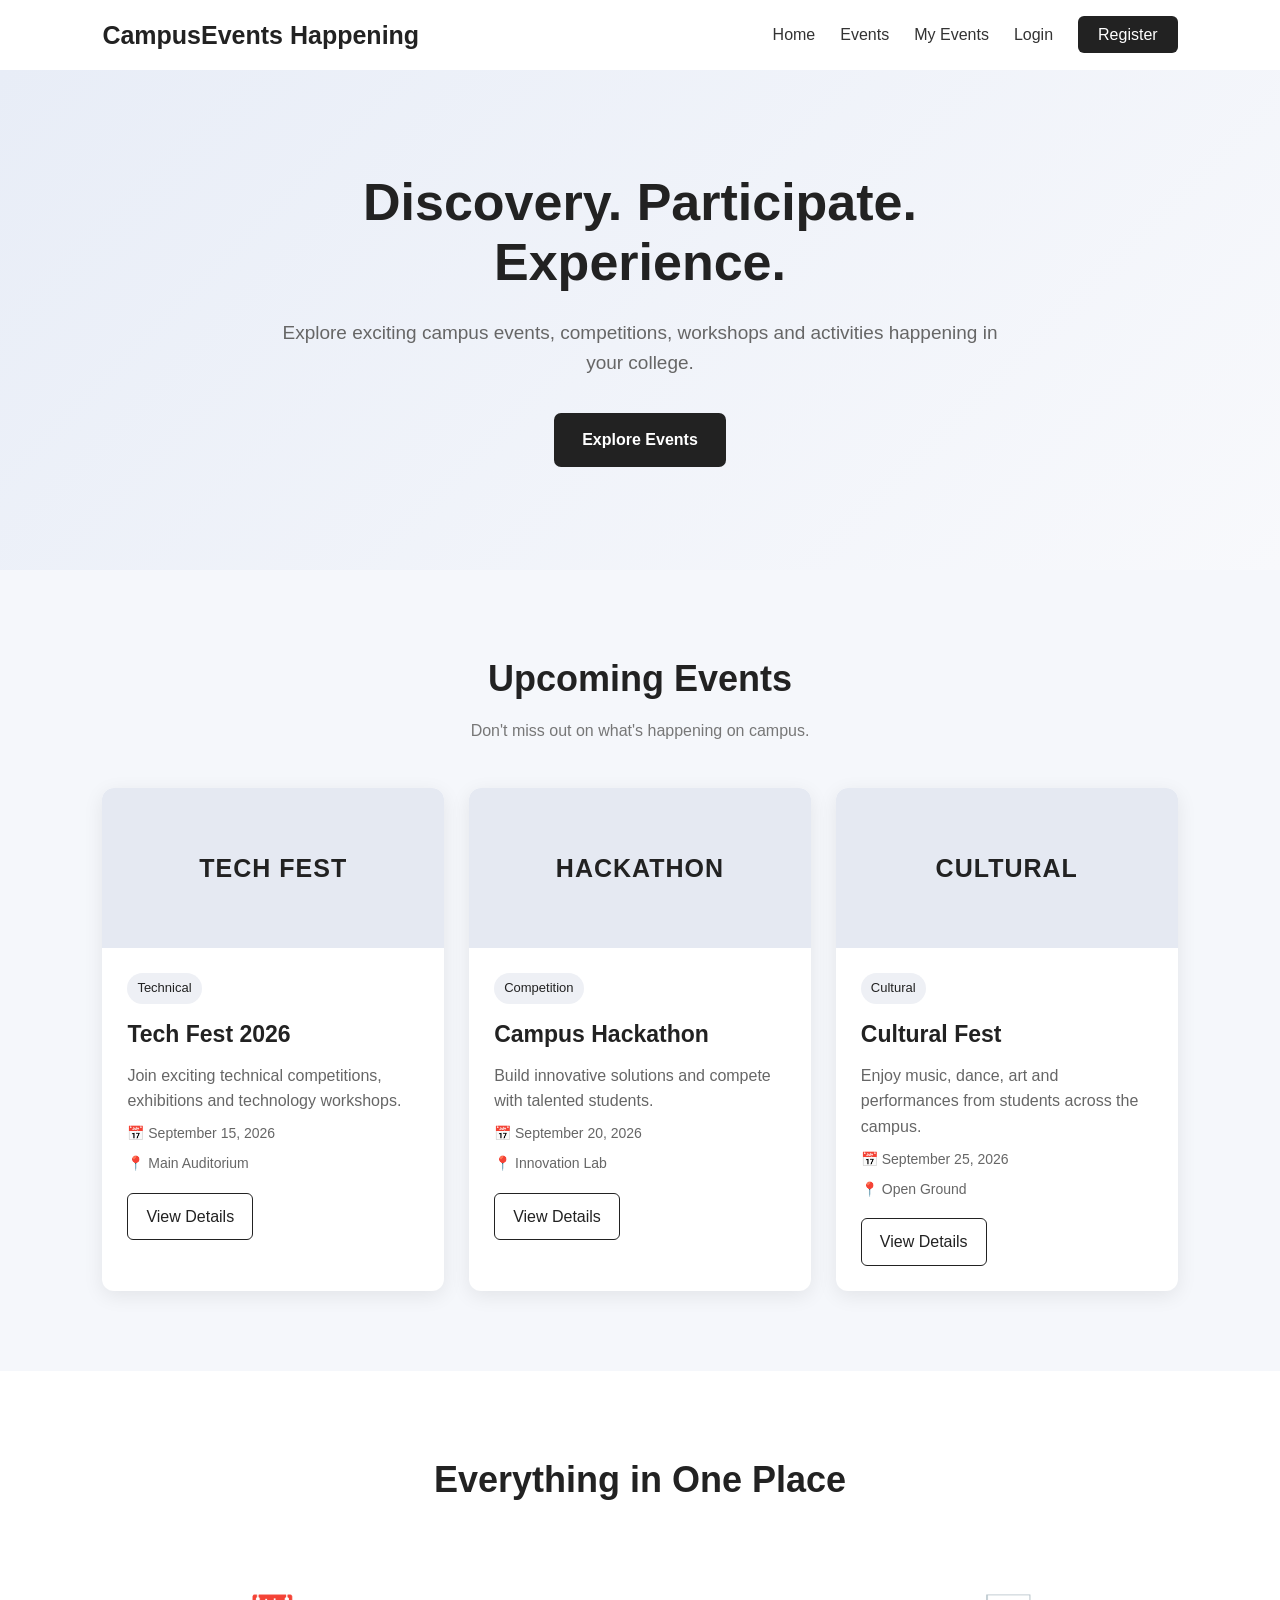
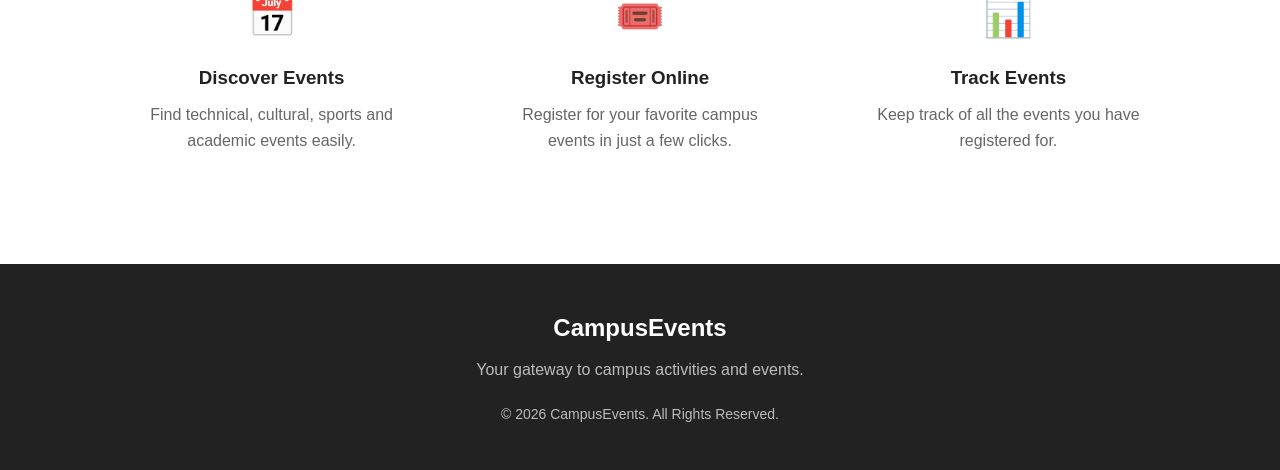
==== commit 2a928d47: "Update logo text in index.html" ====
--- a/frontend/frontend/index.html
+++ b/frontend/frontend/index.html
@@ -13,7 +13,7 @@
     <!-- Navigation Bar -->
     <header>
         <nav class="navbar">
-            <div class="logo">CampusEvents</div>
+            <div class="logo">CampusEvents Happening</div>
 
             <ul class="nav-links">
     <li><a href="index.html">Home</a></li>
